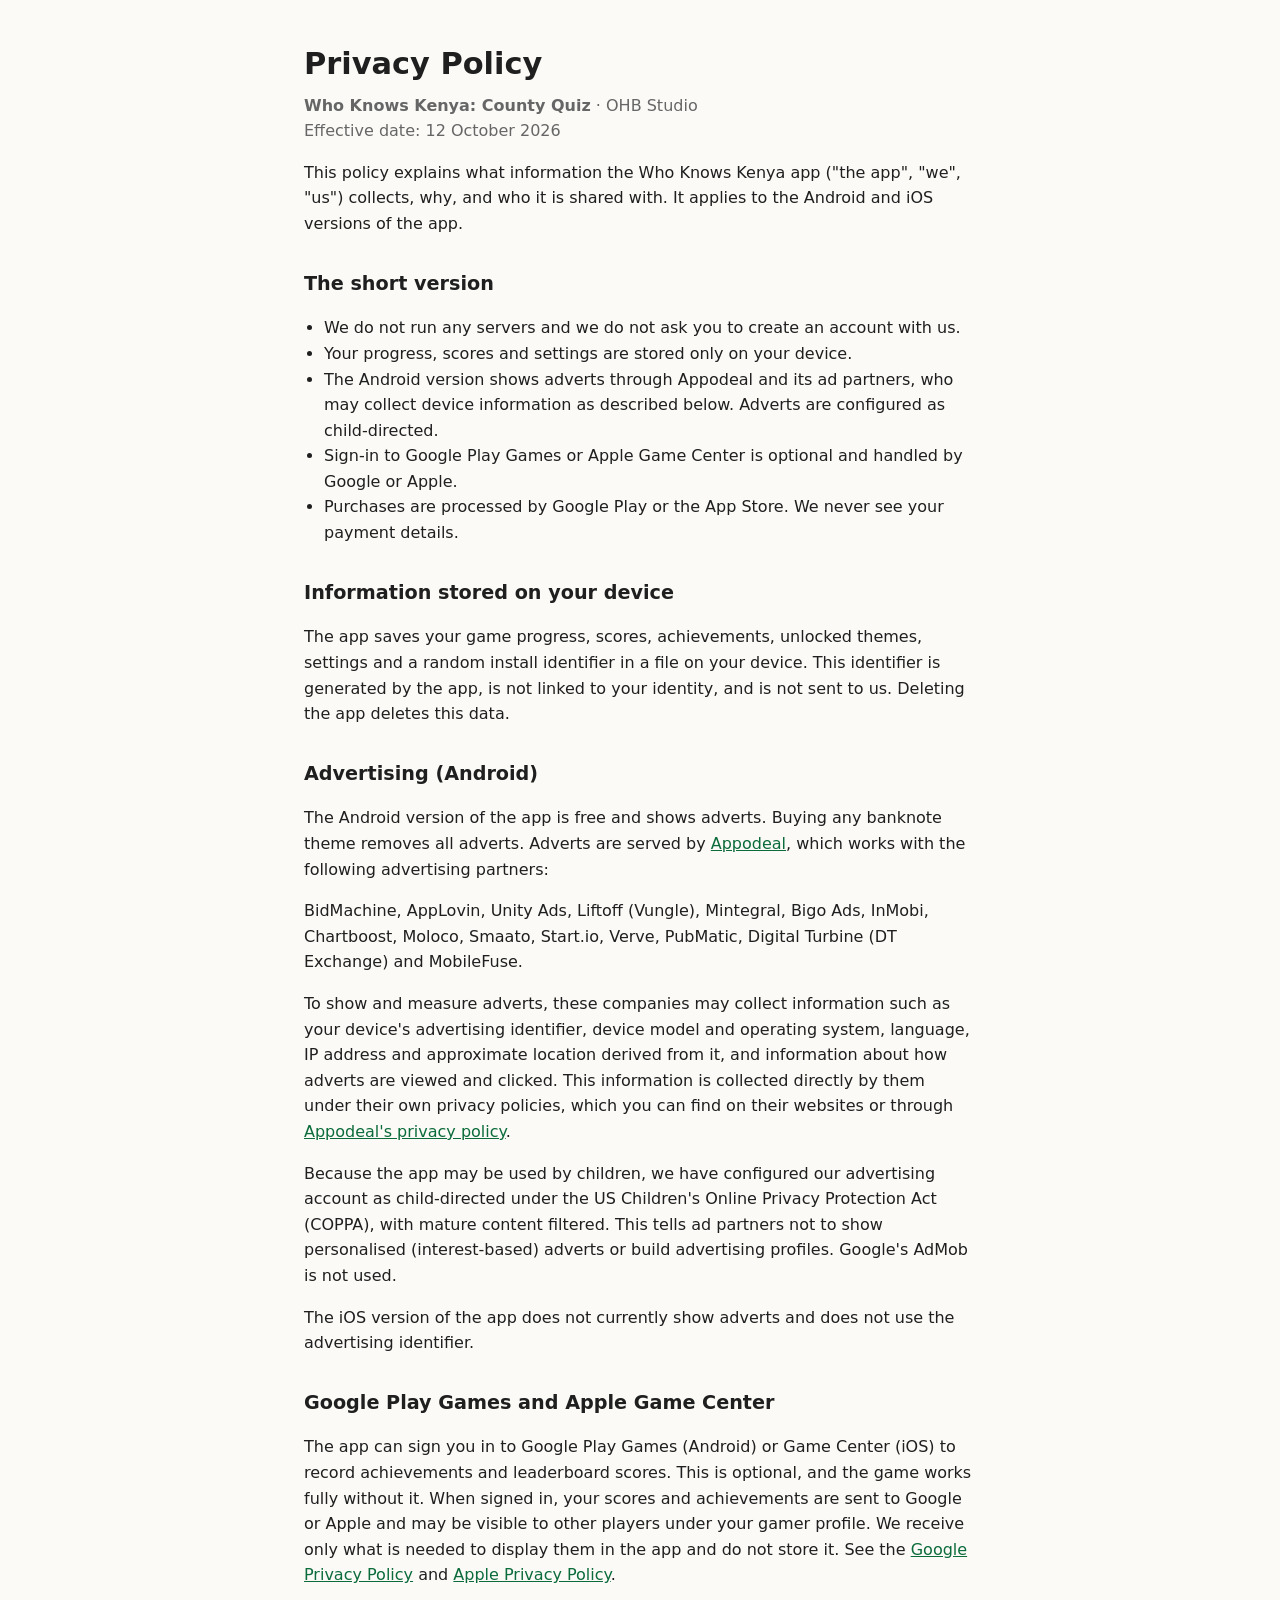
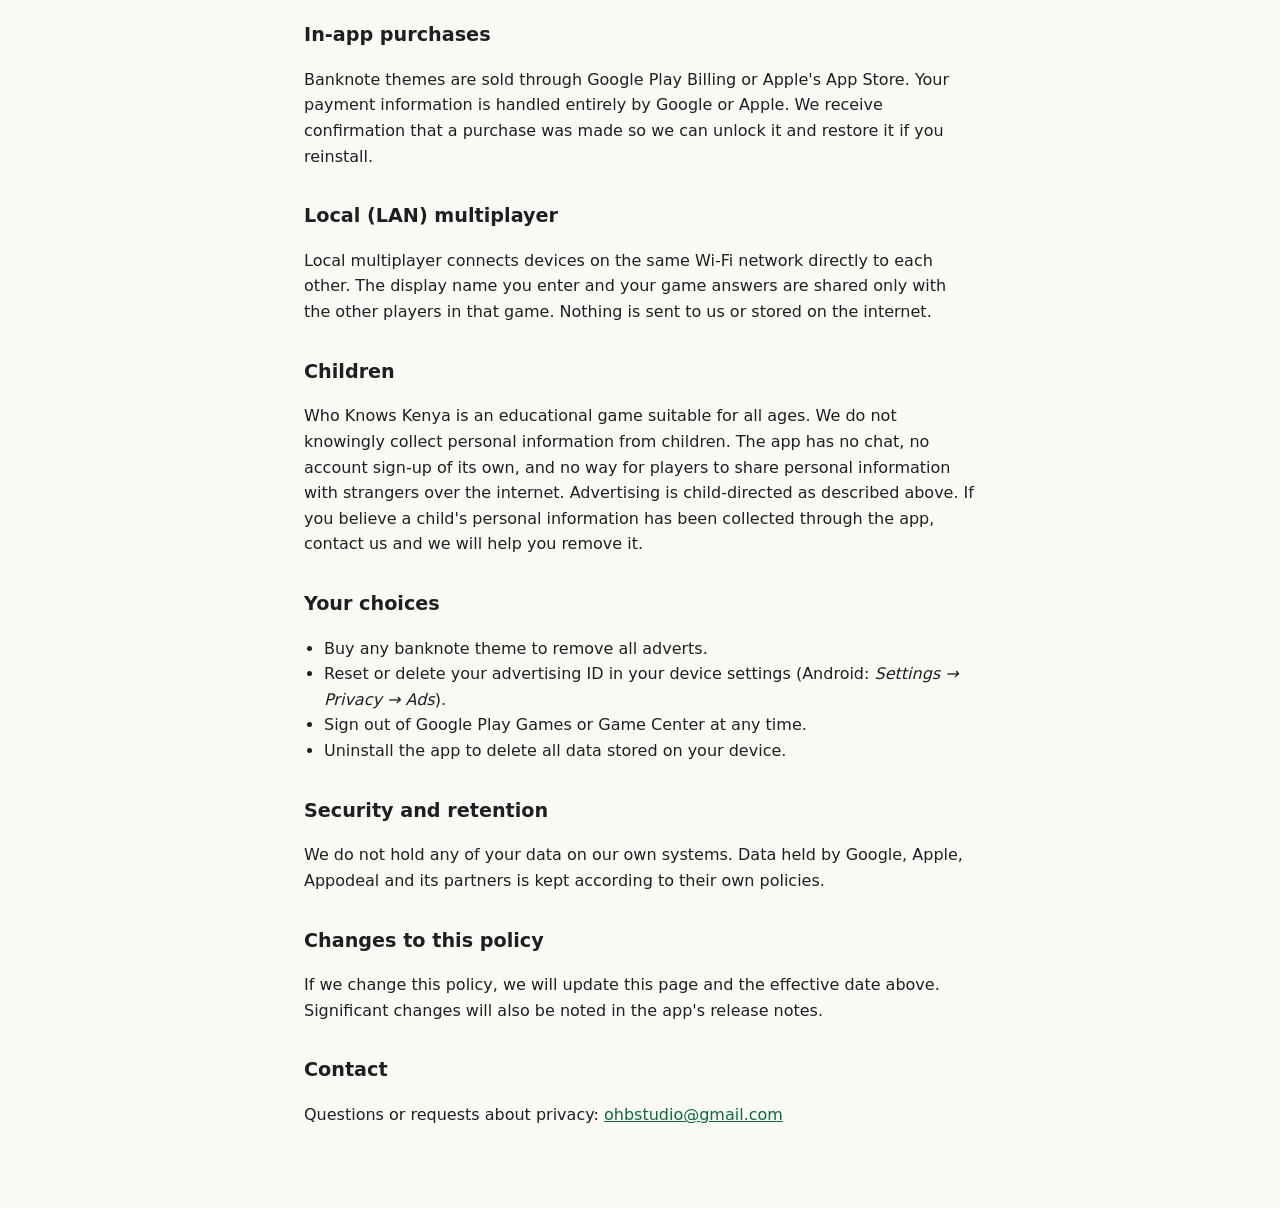
==== privacy/index.html @ 3effcf6e "Add Who Knows Kenya privacy policy and Appodeal sellers to app-ads.txt Appodeal's published list is " ====
<!doctype html>
<html lang="en">
<head>
<meta charset="utf-8">
<meta name="viewport" content="width=device-width, initial-scale=1">
<title>Privacy Policy – Who Knows Kenya</title>
<link rel="stylesheet" href="../style.css">
</head>
<body>
<main>
<h1>Privacy Policy</h1>
<p class="meta"><strong>Who Knows Kenya: County Quiz</strong> · OHB Studio<br>Effective date: 12 October 2026</p>

<p>This policy explains what information the Who Knows Kenya app ("the app", "we", "us") collects, why, and who it is shared with. It applies to the Android and iOS versions of the app.</p>

<h2>The short version</h2>
<ul>
  <li>We do not run any servers and we do not ask you to create an account with us.</li>
  <li>Your progress, scores and settings are stored only on your device.</li>
  <li>The Android version shows adverts through Appodeal and its ad partners, who may collect device information as described below. Adverts are configured as child-directed.</li>
  <li>Sign-in to Google Play Games or Apple Game Center is optional and handled by Google or Apple.</li>
  <li>Purchases are processed by Google Play or the App Store. We never see your payment details.</li>
</ul>

<h2>Information stored on your device</h2>
<p>The app saves your game progress, scores, achievements, unlocked themes, settings and a random install identifier in a file on your device. This identifier is generated by the app, is not linked to your identity, and is not sent to us. Deleting the app deletes this data.</p>

<h2>Advertising (Android)</h2>
<p>The Android version of the app is free and shows adverts. Buying any banknote theme removes all adverts. Adverts are served by <a href="https://appodeal.com/privacy-policy/">Appodeal</a>, which works with the following advertising partners:</p>
<p class="partners">BidMachine, AppLovin, Unity Ads, Liftoff (Vungle), Mintegral, Bigo Ads, InMobi, Chartboost, Moloco, Smaato, Start.io, Verve, PubMatic, Digital Turbine (DT Exchange) and MobileFuse.</p>
<p>To show and measure adverts, these companies may collect information such as your device's advertising identifier, device model and operating system, language, IP address and approximate location derived from it, and information about how adverts are viewed and clicked. This information is collected directly by them under their own privacy policies, which you can find on their websites or through <a href="https://appodeal.com/privacy-policy/">Appodeal's privacy policy</a>.</p>
<p>Because the app may be used by children, we have configured our advertising account as child-directed under the US Children's Online Privacy Protection Act (COPPA), with mature content filtered. This tells ad partners not to show personalised (interest-based) adverts or build advertising profiles. Google's AdMob is not used.</p>
<p>The iOS version of the app does not currently show adverts and does not use the advertising identifier.</p>

<h2>Google Play Games and Apple Game Center</h2>
<p>The app can sign you in to Google Play Games (Android) or Game Center (iOS) to record achievements and leaderboard scores. This is optional, and the game works fully without it. When signed in, your scores and achievements are sent to Google or Apple and may be visible to other players under your gamer profile. We receive only what is needed to display them in the app and do not store it. See the <a href="https://policies.google.com/privacy">Google Privacy Policy</a> and <a href="https://www.apple.com/legal/privacy/">Apple Privacy Policy</a>.</p>

<h2>In-app purchases</h2>
<p>Banknote themes are sold through Google Play Billing or Apple's App Store. Your payment information is handled entirely by Google or Apple. We receive confirmation that a purchase was made so we can unlock it and restore it if you reinstall.</p>

<h2>Local (LAN) multiplayer</h2>
<p>Local multiplayer connects devices on the same Wi-Fi network directly to each other. The display name you enter and your game answers are shared only with the other players in that game. Nothing is sent to us or stored on the internet.</p>

<h2>Children</h2>
<p>Who Knows Kenya is an educational game suitable for all ages. We do not knowingly collect personal information from children. The app has no chat, no account sign-up of its own, and no way for players to share personal information with strangers over the internet. Advertising is child-directed as described above. If you believe a child's personal information has been collected through the app, contact us and we will help you remove it.</p>

<h2>Your choices</h2>
<ul>
  <li>Buy any banknote theme to remove all adverts.</li>
  <li>Reset or delete your advertising ID in your device settings (Android: <em>Settings → Privacy → Ads</em>).</li>
  <li>Sign out of Google Play Games or Game Center at any time.</li>
  <li>Uninstall the app to delete all data stored on your device.</li>
</ul>

<h2>Security and retention</h2>
<p>We do not hold any of your data on our own systems. Data held by Google, Apple, Appodeal and its partners is kept according to their own policies.</p>

<h2>Changes to this policy</h2>
<p>If we change this policy, we will update this page and the effective date above. Significant changes will also be noted in the app's release notes.</p>

<h2>Contact</h2>
<p>Questions or requests about privacy: <a href="mailto:ohbstudio@gmail.com">ohbstudio@gmail.com</a></p>
</main>
</body>
</html>
---- style.css ----
:root { color-scheme: light dark; --bg: #fbfaf7; --fg: #1f1f1f; --muted: #666; --link: #0b6b3a; }
@media (prefers-color-scheme: dark) { :root { --bg: #141414; --fg: #e8e6e1; --muted: #9a9a9a; --link: #5fc98e; } }
body { margin: 0; background: var(--bg); color: var(--fg); font: 16px/1.6 system-ui, -apple-system, "Segoe UI", Roboto, sans-serif; }
main { max-width: 42rem; margin: 0 auto; padding: 2.5rem 1rem 4rem; }
h1 { margin: 0 0 .25rem; font-size: 1.9rem; }
h2 { margin-top: 2rem; font-size: 1.2rem; }
.meta { color: var(--muted); margin-top: 0; }
a { color: var(--link); }
ul { padding-left: 1.25rem; }
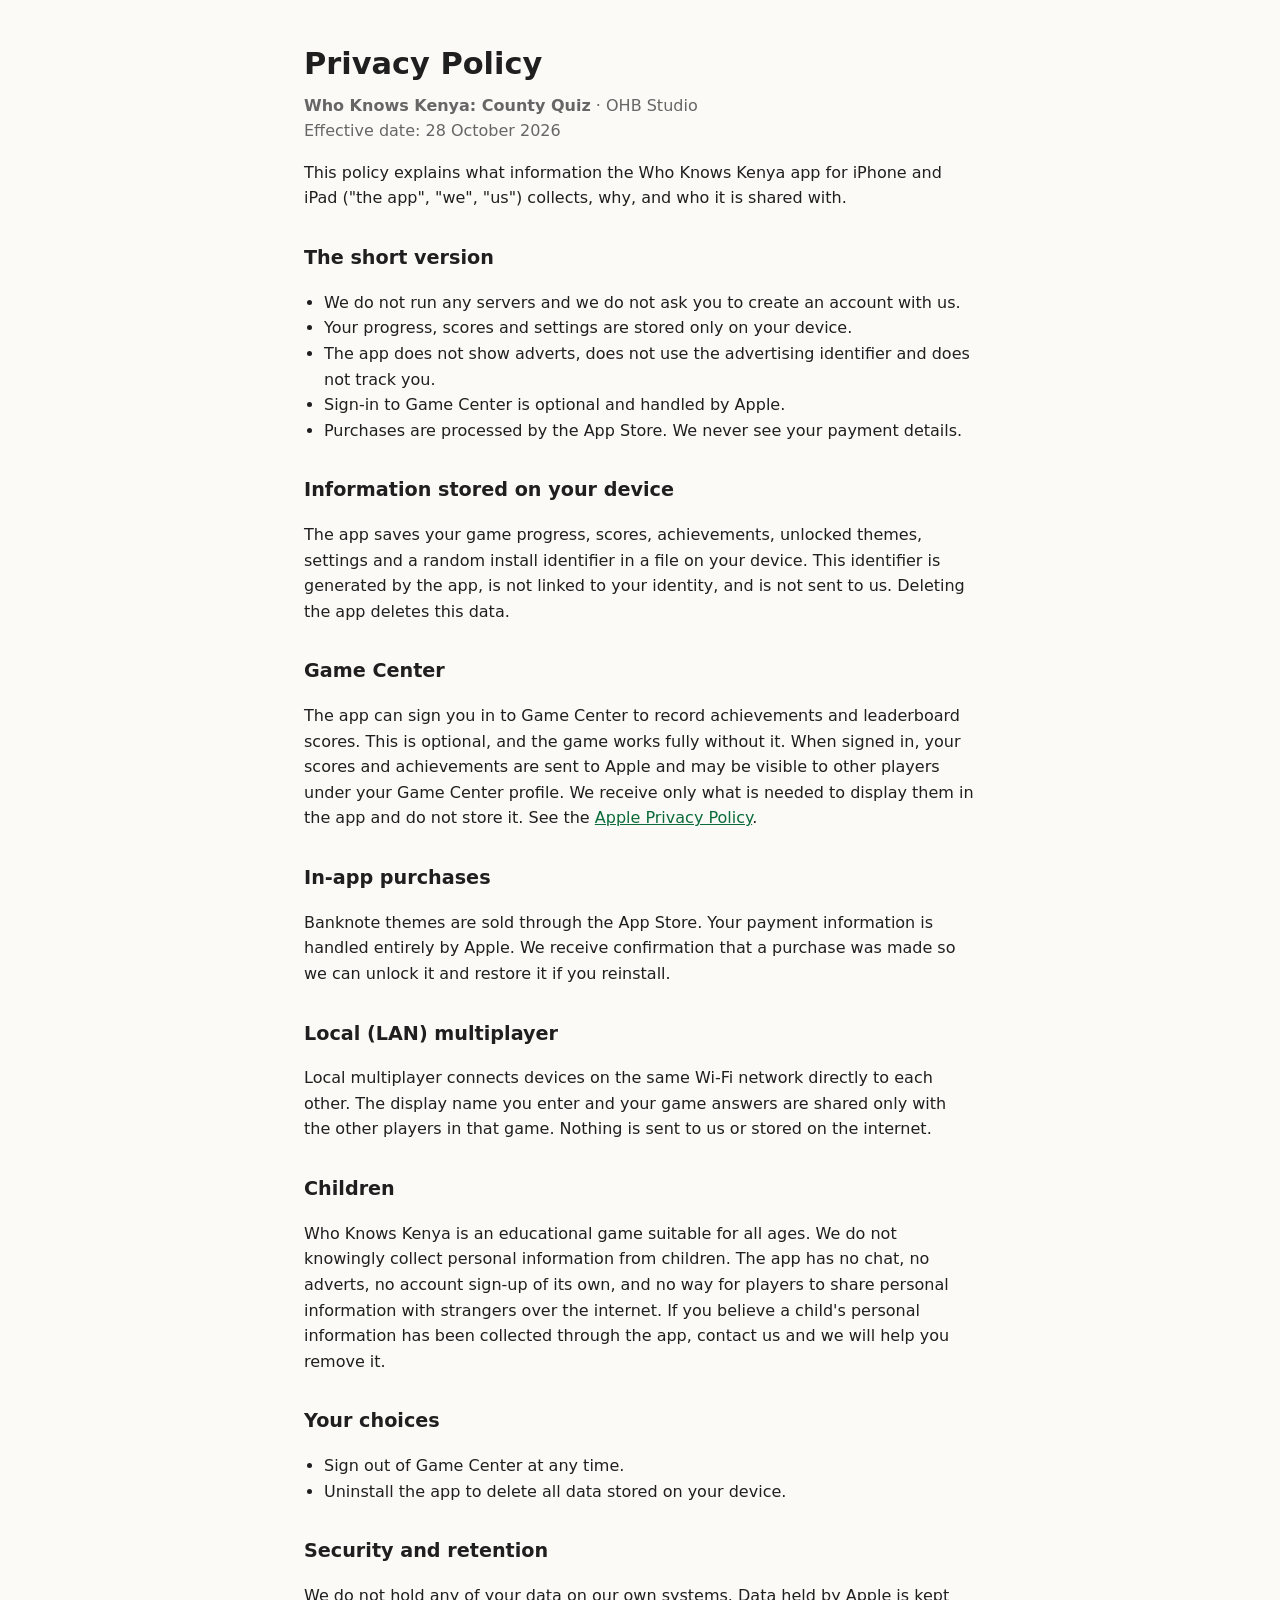
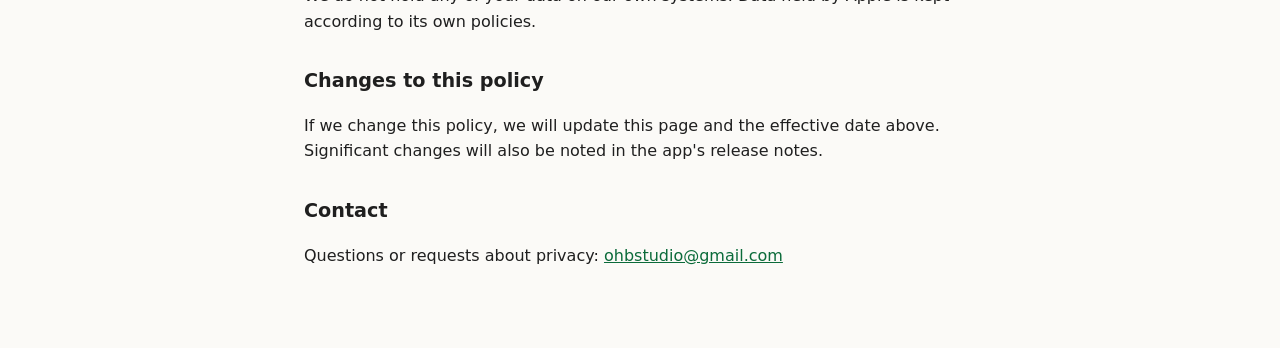
==== commit 7bf8b20a: "Split apple and ioS policie" ====
--- a/privacy/index.html
+++ b/privacy/index.html
@@ -9,51 +9,42 @@
 <body>
 <main>
 <h1>Privacy Policy</h1>
-<p class="meta"><strong>Who Knows Kenya: County Quiz</strong> · OHB Studio<br>Effective date: 12 October 2026</p>
+<p class="meta"><strong>Who Knows Kenya: County Quiz</strong> · OHB Studio<br>Effective date: 28 October 2026</p>
 
-<p>This policy explains what information the Who Knows Kenya app ("the app", "we", "us") collects, why, and who it is shared with. It applies to the Android and iOS versions of the app.</p>
+<p>This policy explains what information the Who Knows Kenya app for iPhone and iPad ("the app", "we", "us") collects, why, and who it is shared with.</p>
 
 <h2>The short version</h2>
 <ul>
   <li>We do not run any servers and we do not ask you to create an account with us.</li>
   <li>Your progress, scores and settings are stored only on your device.</li>
-  <li>The Android version shows adverts through Appodeal and its ad partners, who may collect device information as described below. Adverts are configured as child-directed.</li>
-  <li>Sign-in to Google Play Games or Apple Game Center is optional and handled by Google or Apple.</li>
-  <li>Purchases are processed by Google Play or the App Store. We never see your payment details.</li>
+  <li>The app does not show adverts, does not use the advertising identifier and does not track you.</li>
+  <li>Sign-in to Game Center is optional and handled by Apple.</li>
+  <li>Purchases are processed by the App Store. We never see your payment details.</li>
 </ul>
 
 <h2>Information stored on your device</h2>
 <p>The app saves your game progress, scores, achievements, unlocked themes, settings and a random install identifier in a file on your device. This identifier is generated by the app, is not linked to your identity, and is not sent to us. Deleting the app deletes this data.</p>
 
-<h2>Advertising (Android)</h2>
-<p>The Android version of the app is free and shows adverts. Buying any banknote theme removes all adverts. Adverts are served by <a href="https://appodeal.com/privacy-policy/">Appodeal</a>, which works with the following advertising partners:</p>
-<p class="partners">BidMachine, AppLovin, Unity Ads, Liftoff (Vungle), Mintegral, Bigo Ads, InMobi, Chartboost, Moloco, Smaato, Start.io, Verve, PubMatic, Digital Turbine (DT Exchange) and MobileFuse.</p>
-<p>To show and measure adverts, these companies may collect information such as your device's advertising identifier, device model and operating system, language, IP address and approximate location derived from it, and information about how adverts are viewed and clicked. This information is collected directly by them under their own privacy policies, which you can find on their websites or through <a href="https://appodeal.com/privacy-policy/">Appodeal's privacy policy</a>.</p>
-<p>Because the app may be used by children, we have configured our advertising account as child-directed under the US Children's Online Privacy Protection Act (COPPA), with mature content filtered. This tells ad partners not to show personalised (interest-based) adverts or build advertising profiles. Google's AdMob is not used.</p>
-<p>The iOS version of the app does not currently show adverts and does not use the advertising identifier.</p>
-
-<h2>Google Play Games and Apple Game Center</h2>
-<p>The app can sign you in to Google Play Games (Android) or Game Center (iOS) to record achievements and leaderboard scores. This is optional, and the game works fully without it. When signed in, your scores and achievements are sent to Google or Apple and may be visible to other players under your gamer profile. We receive only what is needed to display them in the app and do not store it. See the <a href="https://policies.google.com/privacy">Google Privacy Policy</a> and <a href="https://www.apple.com/legal/privacy/">Apple Privacy Policy</a>.</p>
+<h2>Game Center</h2>
+<p>The app can sign you in to Game Center to record achievements and leaderboard scores. This is optional, and the game works fully without it. When signed in, your scores and achievements are sent to Apple and may be visible to other players under your Game Center profile. We receive only what is needed to display them in the app and do not store it. See the <a href="https://www.apple.com/legal/privacy/">Apple Privacy Policy</a>.</p>
 
 <h2>In-app purchases</h2>
-<p>Banknote themes are sold through Google Play Billing or Apple's App Store. Your payment information is handled entirely by Google or Apple. We receive confirmation that a purchase was made so we can unlock it and restore it if you reinstall.</p>
+<p>Banknote themes are sold through the App Store. Your payment information is handled entirely by Apple. We receive confirmation that a purchase was made so we can unlock it and restore it if you reinstall.</p>
 
 <h2>Local (LAN) multiplayer</h2>
 <p>Local multiplayer connects devices on the same Wi-Fi network directly to each other. The display name you enter and your game answers are shared only with the other players in that game. Nothing is sent to us or stored on the internet.</p>
 
 <h2>Children</h2>
-<p>Who Knows Kenya is an educational game suitable for all ages. We do not knowingly collect personal information from children. The app has no chat, no account sign-up of its own, and no way for players to share personal information with strangers over the internet. Advertising is child-directed as described above. If you believe a child's personal information has been collected through the app, contact us and we will help you remove it.</p>
+<p>Who Knows Kenya is an educational game suitable for all ages. We do not knowingly collect personal information from children. The app has no chat, no adverts, no account sign-up of its own, and no way for players to share personal information with strangers over the internet. If you believe a child's personal information has been collected through the app, contact us and we will help you remove it.</p>
 
 <h2>Your choices</h2>
 <ul>
-  <li>Buy any banknote theme to remove all adverts.</li>
-  <li>Reset or delete your advertising ID in your device settings (Android: <em>Settings → Privacy → Ads</em>).</li>
-  <li>Sign out of Google Play Games or Game Center at any time.</li>
+  <li>Sign out of Game Center at any time.</li>
   <li>Uninstall the app to delete all data stored on your device.</li>
 </ul>
 
 <h2>Security and retention</h2>
-<p>We do not hold any of your data on our own systems. Data held by Google, Apple, Appodeal and its partners is kept according to their own policies.</p>
+<p>We do not hold any of your data on our own systems. Data held by Apple is kept according to its own policies.</p>
 
 <h2>Changes to this policy</h2>
 <p>If we change this policy, we will update this page and the effective date above. Significant changes will also be noted in the app's release notes.</p>
